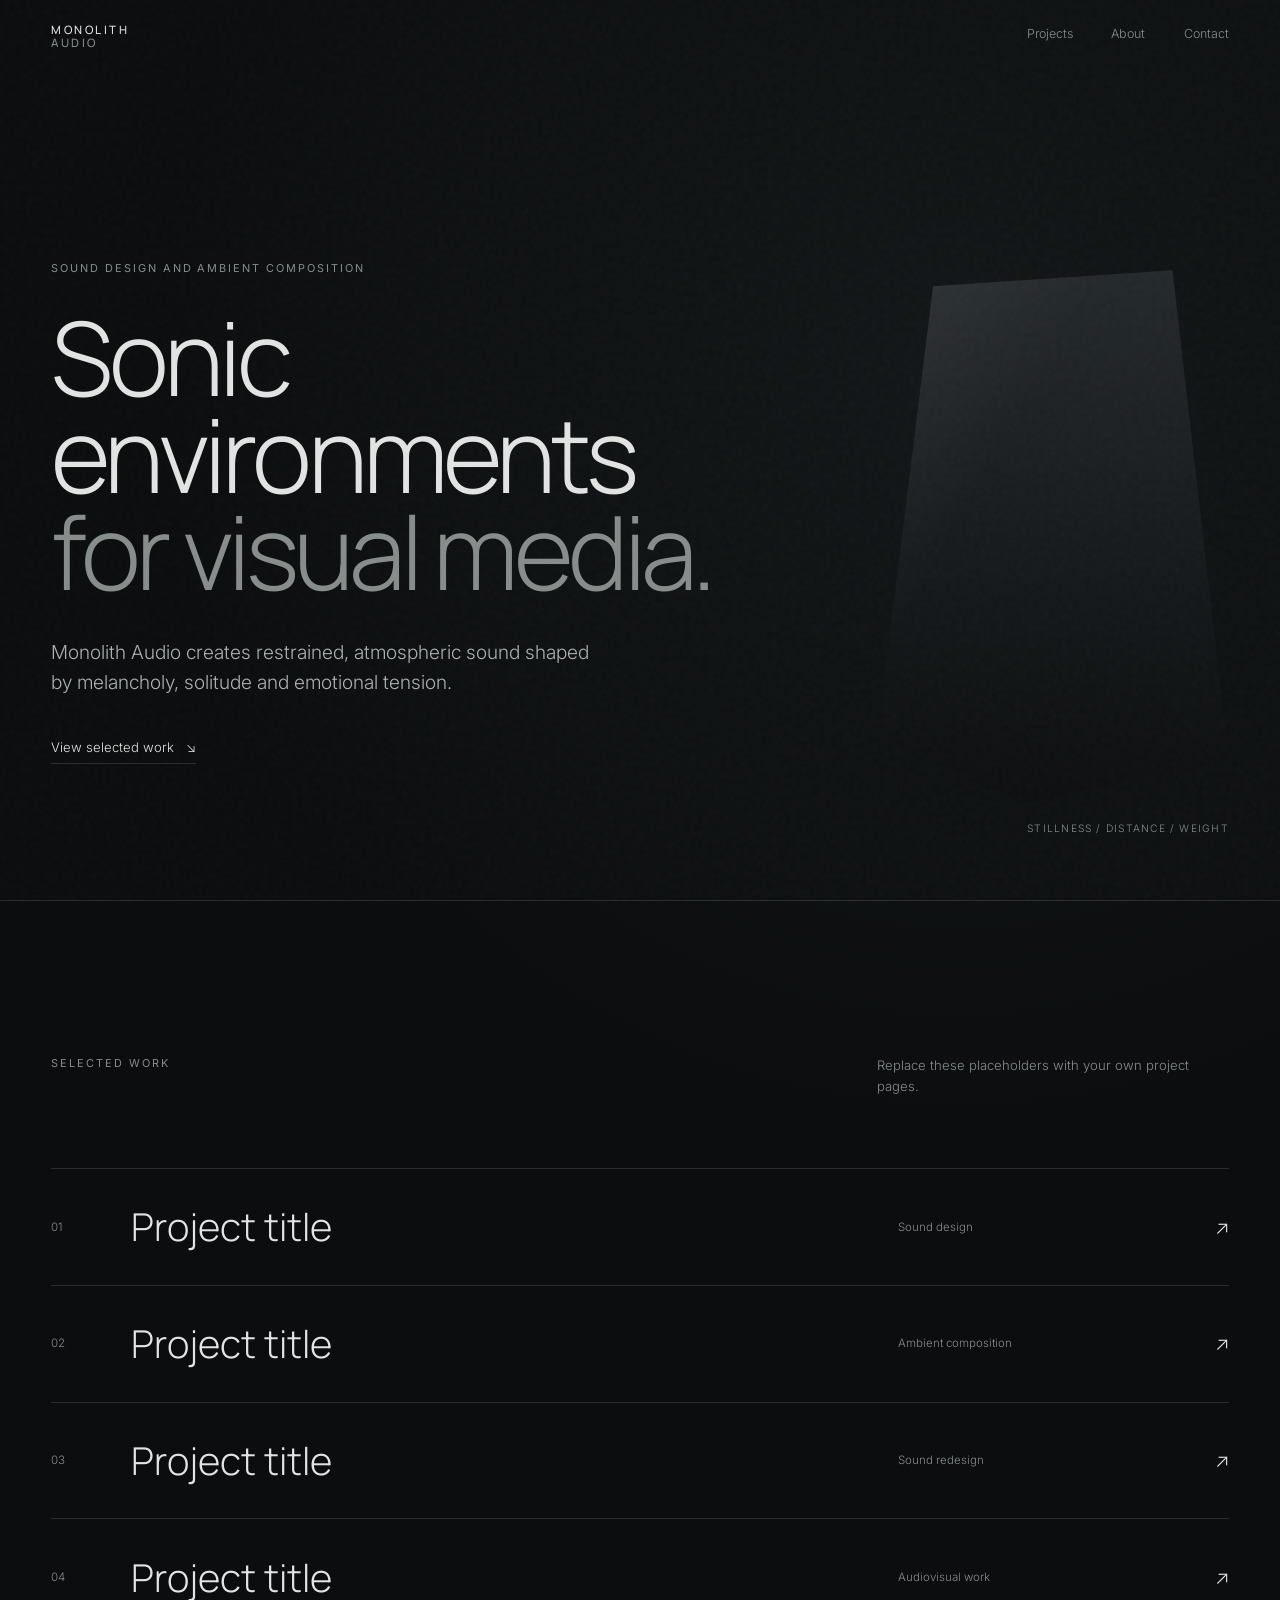
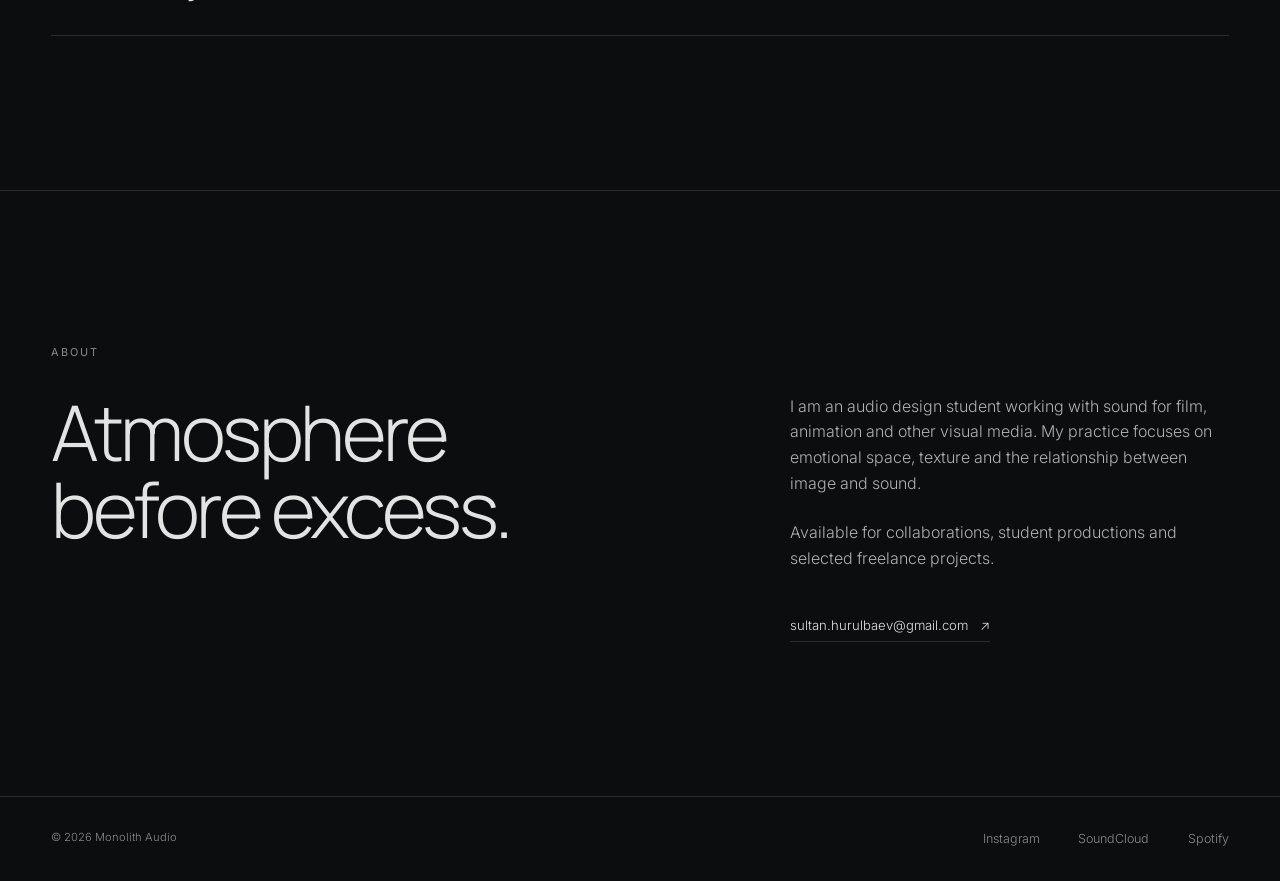
==== index.html @ 245cbd01 "Update index.html" ====
<!DOCTYPE html>
<html lang="en">
<head>
  <meta charset="UTF-8" />
  <meta name="viewport" content="width=device-width, initial-scale=1.0" />
  <meta
    name="description"
    content="Monolith Audio creates atmospheric sound and ambient compositions for visual media."
  />
  <title>Monolith Audio</title>
  <link rel="preconnect" href="https://fonts.googleapis.com" />
  <link rel="preconnect" href="https://fonts.gstatic.com" crossorigin />
  <link
    href="https://fonts.googleapis.com/css2?family=Inter:wght@300;400;500&family=Manrope:wght@300;400;500&display=swap"
    rel="stylesheet"
  />
  <link rel="stylesheet" href="styles.css" />
</head>

<body>
  <div class="grain" aria-hidden="true"></div>

  <header class="site-header">
    <a class="brand" href="#top" aria-label="Monolith Audio home">
      <span>MONOLITH</span>
      <span>AUDIO</span>
    </a>

    <nav aria-label="Main navigation">
      <a href="#projects">Projects</a>
      <a href="#about">About</a>
      <a href="mailto:sultan.hurulbaev@gmail.com">Contact</a>
    </nav>
  </header>

  <main id="top">
    <section class="hero">
      <div class="hero-copy">
        <p class="eyebrow">Sound design and ambient composition</p>

        <h1>
          Sonic environments
          <span>for visual media.</span>
        </h1>

        <p class="intro">
          Monolith Audio creates restrained, atmospheric sound shaped by
          melancholy, solitude and emotional tension.
        </p>

        <a class="text-link" href="#projects">
          View selected work
          <span aria-hidden="true">↘</span>
        </a>
      </div>

      <div class="monolith" aria-hidden="true">
        <div class="monolith-shape"></div>
        <p>Stillness / Distance / Weight</p>
      </div>
    </section>

    <section class="projects" id="projects">
      <div class="section-heading">
        <p class="eyebrow">Selected work</p>
        <p class="section-note">
          Replace these placeholders with your own project pages.
        </p>
      </div>

      <div class="project-list">
        <a class="project" href="Projects/1/alma.html">
          <span class="project-number">01</span>
          <span class="project-title">Project title</span>
          <span class="project-type">Sound design</span>
          <span class="project-arrow" aria-hidden="true">↗</span>
        </a>

        <a class="project" href="Projects/2/matrix.html">
          <span class="project-number">02</span>
          <span class="project-title">Project title</span>
          <span class="project-type">Ambient composition</span>
          <span class="project-arrow" aria-hidden="true">↗</span>
        </a>

        <a class="project" href="#">
          <span class="project-number">03</span>
          <span class="project-title">Project title</span>
          <span class="project-type">Sound redesign</span>
          <span class="project-arrow" aria-hidden="true">↗</span>
        </a>

        <a class="project" href="#">
          <span class="project-number">04</span>
          <span class="project-title">Project title</span>
          <span class="project-type">Audiovisual work</span>
          <span class="project-arrow" aria-hidden="true">↗</span>
        </a>
      </div>
    </section>

    <section class="about" id="about">
      <p class="eyebrow">About</p>

      <div class="about-grid">
        <h2>Atmosphere before excess.</h2>

        <div class="about-copy">
          <p>
            I am an audio design student working with sound for film, animation
            and other visual media. My practice focuses on emotional space,
            texture and the relationship between image and sound.
          </p>

          <p>
            Available for collaborations, student productions and selected
            freelance projects.
          </p>

          <a class="text-link" href="mailto:sultan.hurulbaev@gmail.com">
            sultan.hurulbaev@gmail.com
            <span aria-hidden="true">↗</span>
          </a>
        </div>
      </div>
    </section>
  </main>

  <footer>
    <p>© <span id="year"></span> Monolith Audio</p>

<div class="footer-links">
  <a href="#">Instagram</a>
  <a href="#">SoundCloud</a>
  <a
    href="https://open.spotify.com/artist/7laSPTR8VCv2kJiEms1xsM?si=4LFE4ro5RBCVGv5HPK4kHw"
    target="_blank"
    rel="noopener noreferrer"
  >
    Spotify
  </a>
</div>

  <script src="script.js"></script>
</body>
</html>
---- styles.css ----
:root {
  --background: #0b0d0e;
  --surface: #111416;
  --text: #e2e4e3;
  --muted: #878d8b;
  --line: rgba(226, 228, 227, 0.14);
  --accent: #a3afb5;
  --page-padding: clamp(1.25rem, 4vw, 4rem);
}

* {
  box-sizing: border-box;
  margin: 0;
  padding: 0;
}

html {
  scroll-behavior: smooth;
}

body {
  min-height: 100vh;
  background:
    radial-gradient(circle at 75% 15%, rgba(78, 91, 98, 0.12), transparent 35%),
    var(--background);
  color: var(--text);
  font-family: "Inter", sans-serif;
  font-weight: 300;
  line-height: 1.6;
}

a {
  color: inherit;
  text-decoration: none;
}

.grain {
  position: fixed;
  inset: 0;
  z-index: 999;
  pointer-events: none;
  opacity: 0.035;
  background-image: url("data:image/svg+xml,%3Csvg viewBox='0 0 180 180' xmlns='http://www.w3.org/2000/svg'%3E%3Cfilter id='noiseFilter'%3E%3CfeTurbulence type='fractalNoise' baseFrequency='.85' numOctaves='3' stitchTiles='stitch'/%3E%3C/filter%3E%3Crect width='100%25' height='100%25' filter='url(%23noiseFilter)' opacity='.8'/%3E%3C/svg%3E");
}

.site-header,
footer {
  width: 100%;
  padding: 1.5rem var(--page-padding);
  display: flex;
  justify-content: space-between;
  align-items: flex-start;
}

.site-header {
  position: absolute;
  top: 0;
  z-index: 10;
}

.brand {
  display: inline-flex;
  flex-direction: column;
  font-family: "Manrope", sans-serif;
  font-size: 0.72rem;
  font-weight: 500;
  line-height: 1.1;
  letter-spacing: 0.22em;
}

.brand span:last-child {
  color: var(--muted);
}

nav,
.footer-links {
  display: flex;
  gap: clamp(1rem, 3vw, 2.5rem);
}

nav a,
.footer-links a {
  color: var(--muted);
  font-size: 0.78rem;
  transition: color 180ms ease;
}

nav a:hover,
nav a:focus-visible,
.footer-links a:hover,
.footer-links a:focus-visible {
  color: var(--text);
}

main {
  overflow: hidden;
}

.hero {
  min-height: 100vh;
  padding: 9rem var(--page-padding) 4rem;
  display: grid;
  grid-template-columns: minmax(0, 1.35fr) minmax(18rem, 0.65fr);
  gap: 4rem;
  align-items: end;
}

.hero-copy {
  max-width: 56rem;
  padding-bottom: clamp(1rem, 8vh, 6rem);
}

.eyebrow {
  margin-bottom: 2rem;
  color: var(--muted);
  font-size: 0.68rem;
  font-weight: 400;
  letter-spacing: 0.18em;
  text-transform: uppercase;
}

h1,
h2 {
  font-family: "Manrope", sans-serif;
  font-weight: 300;
  letter-spacing: -0.045em;
}

h1 {
  max-width: 15ch;
  font-size: clamp(3.1rem, 8vw, 7.5rem);
  line-height: 0.95;
}

h1 span {
  display: block;
  color: var(--muted);
}

.intro {
  max-width: 34rem;
  margin: 2.25rem 0;
  color: #adb1b0;
  font-size: clamp(1rem, 1.5vw, 1.2rem);
}

.text-link {
  display: inline-flex;
  gap: 0.75rem;
  align-items: center;
  padding-bottom: 0.3rem;
  border-bottom: 1px solid var(--line);
  font-size: 0.82rem;
  transition: border-color 180ms ease, color 180ms ease;
}

.text-link:hover,
.text-link:focus-visible {
  color: var(--accent);
  border-color: var(--accent);
}

.monolith {
  display: flex;
  flex-direction: column;
  align-items: flex-end;
  gap: 1rem;
}

.monolith-shape {
  width: min(100%, 22rem);
  aspect-ratio: 0.66;
  background:
    linear-gradient(120deg, rgba(255, 255, 255, 0.06), transparent 35%),
    linear-gradient(180deg, #24292b 0%, #141719 65%, #0d0f10 100%);
  clip-path: polygon(16% 3%, 84% 0, 100% 92%, 42% 100%, 0 88%);
  box-shadow: 0 4rem 8rem rgba(0, 0, 0, 0.55);
}

.monolith p {
  color: var(--muted);
  font-size: 0.64rem;
  letter-spacing: 0.12em;
  text-transform: uppercase;
}

.projects,
.about {
  padding: clamp(6rem, 12vw, 11rem) var(--page-padding);
  border-top: 1px solid var(--line);
}

.section-heading {
  display: flex;
  justify-content: space-between;
  gap: 2rem;
}

.section-note {
  max-width: 22rem;
  color: var(--muted);
  font-size: 0.82rem;
}

.project-list {
  margin-top: 4rem;
  border-top: 1px solid var(--line);
}

.project {
  display: grid;
  grid-template-columns: 4rem minmax(0, 1fr) minmax(10rem, 0.4fr) auto;
  gap: 1rem;
  align-items: center;
  padding: 1.7rem 0;
  border-bottom: 1px solid var(--line);
  transition: padding 180ms ease, color 180ms ease;
}

.project:hover,
.project:focus-visible {
  padding-left: 0.75rem;
  color: var(--accent);
}

.project-number,
.project-type {
  color: var(--muted);
  font-size: 0.72rem;
}

.project-title {
  font-family: "Manrope", sans-serif;
  font-size: clamp(1.35rem, 3vw, 2.5rem);
  font-weight: 300;
}

.project-arrow {
  font-size: 1.2rem;
}

.about-grid {
  display: grid;
  grid-template-columns: minmax(0, 1fr) minmax(18rem, 0.65fr);
  gap: 4rem;
}

.about h2 {
  max-width: 10ch;
  font-size: clamp(2.8rem, 6vw, 5.5rem);
  line-height: 1;
}

.about-copy {
  max-width: 34rem;
}

.about-copy p {
  margin-bottom: 1.5rem;
  color: #aeb3b1;
}

.about-copy .text-link {
  margin-top: 1.25rem;
}

footer {
  padding-top: 2rem;
  padding-bottom: 2rem;
  border-top: 1px solid var(--line);
  color: var(--muted);
  font-size: 0.7rem;
}

:focus-visible {
  outline: 1px solid var(--accent);
  outline-offset: 5px;
}

@media (max-width: 800px) {
  .site-header {
    position: relative;
  }

  .hero {
    min-height: auto;
    padding-top: 5rem;
    grid-template-columns: 1fr;
  }

  .hero-copy {
    padding-bottom: 1rem;
  }

  .monolith {
    align-items: flex-start;
    margin-left: auto;
    width: min(80%, 22rem);
  }

  .section-heading,
  .about-grid {
    grid-template-columns: 1fr;
    display: grid;
  }

  .project {
    grid-template-columns: 2.5rem 1fr auto;
  }

  .project-type {
    display: none;
  }

  footer {
    gap: 2rem;
  }
}

@media (max-width: 520px) {
  nav {
    gap: 0.8rem;
  }

  .hero {
    padding-top: 4rem;
  }

  .project {
    padding: 1.3rem 0;
  }

  footer {
    flex-direction: column;
  }
}

@media (prefers-reduced-motion: reduce) {
  html {
    scroll-behavior: auto;
  }

  *,
  *::before,
  *::after {
    transition-duration: 0.01ms !important;
  }
}
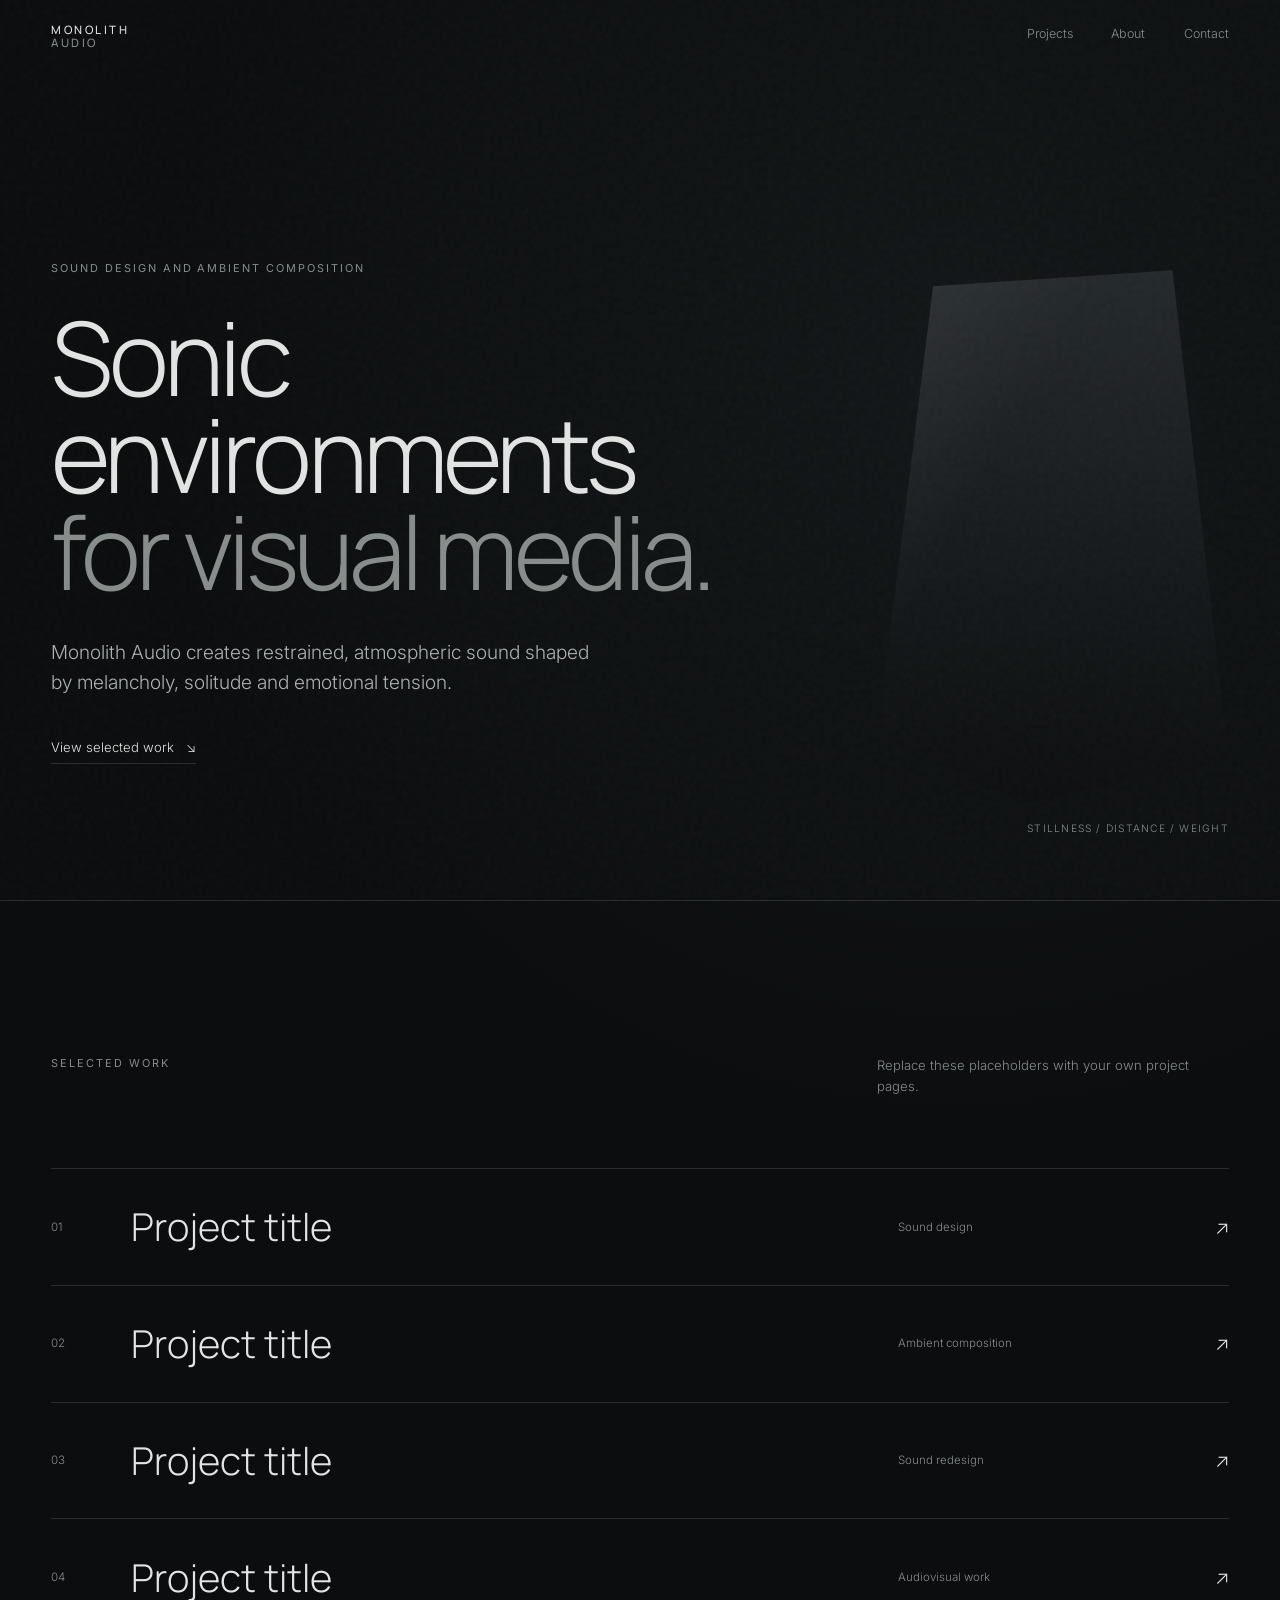
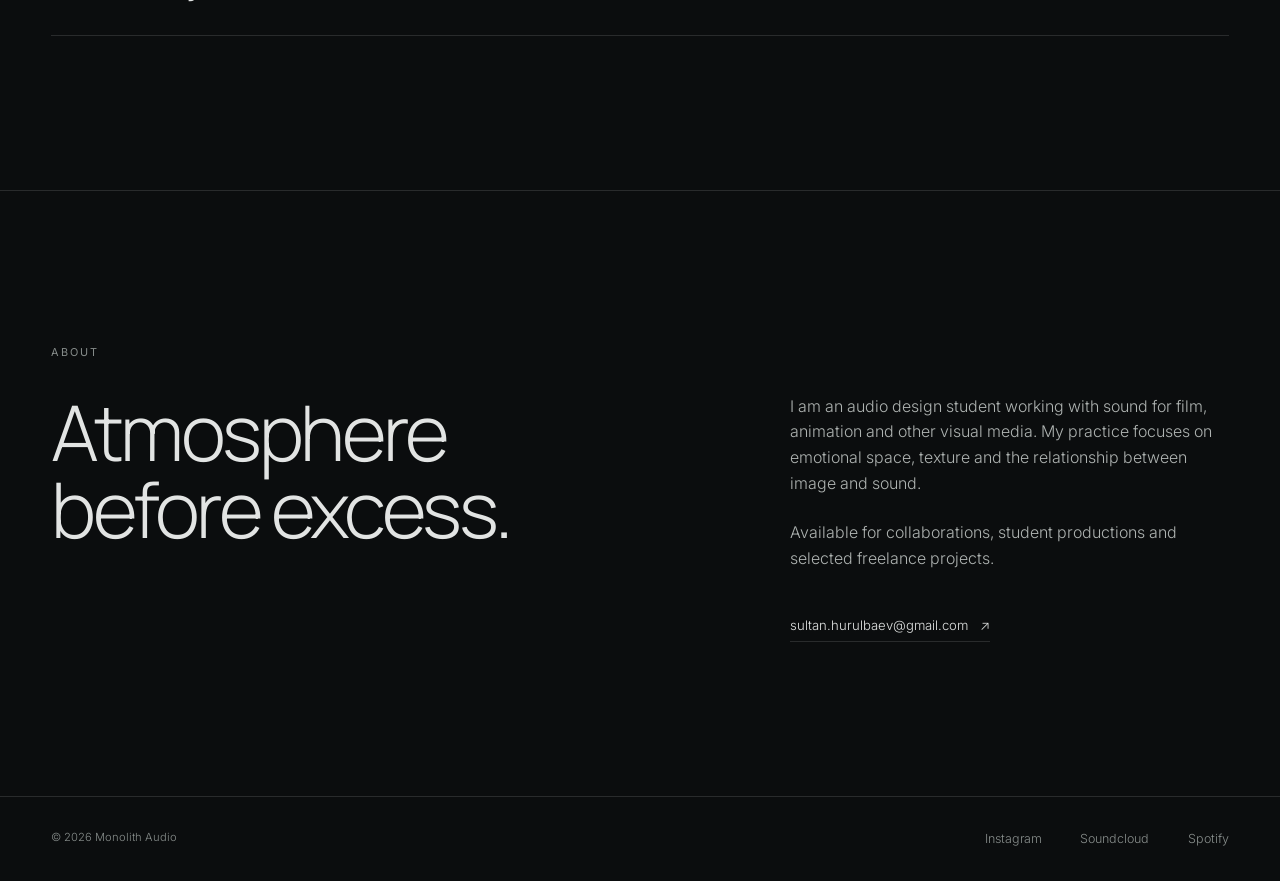
==== commit eeab736c: "Update index.html" ====
--- a/index.html
+++ b/index.html
@@ -131,7 +131,13 @@
 
 <div class="footer-links">
   <a href="#">Instagram</a>
-  <a href="#">SoundCloud</a>
+  <a
+    href="https://on.soundcloud.com/PCP3r356ndiI8590bz"
+    target="_blank"
+    rel="noopener noreferrer"
+  >
+    Soundcloud
+  </a>
   <a
     href="https://open.spotify.com/artist/7laSPTR8VCv2kJiEms1xsM?si=4LFE4ro5RBCVGv5HPK4kHw"
     target="_blank"
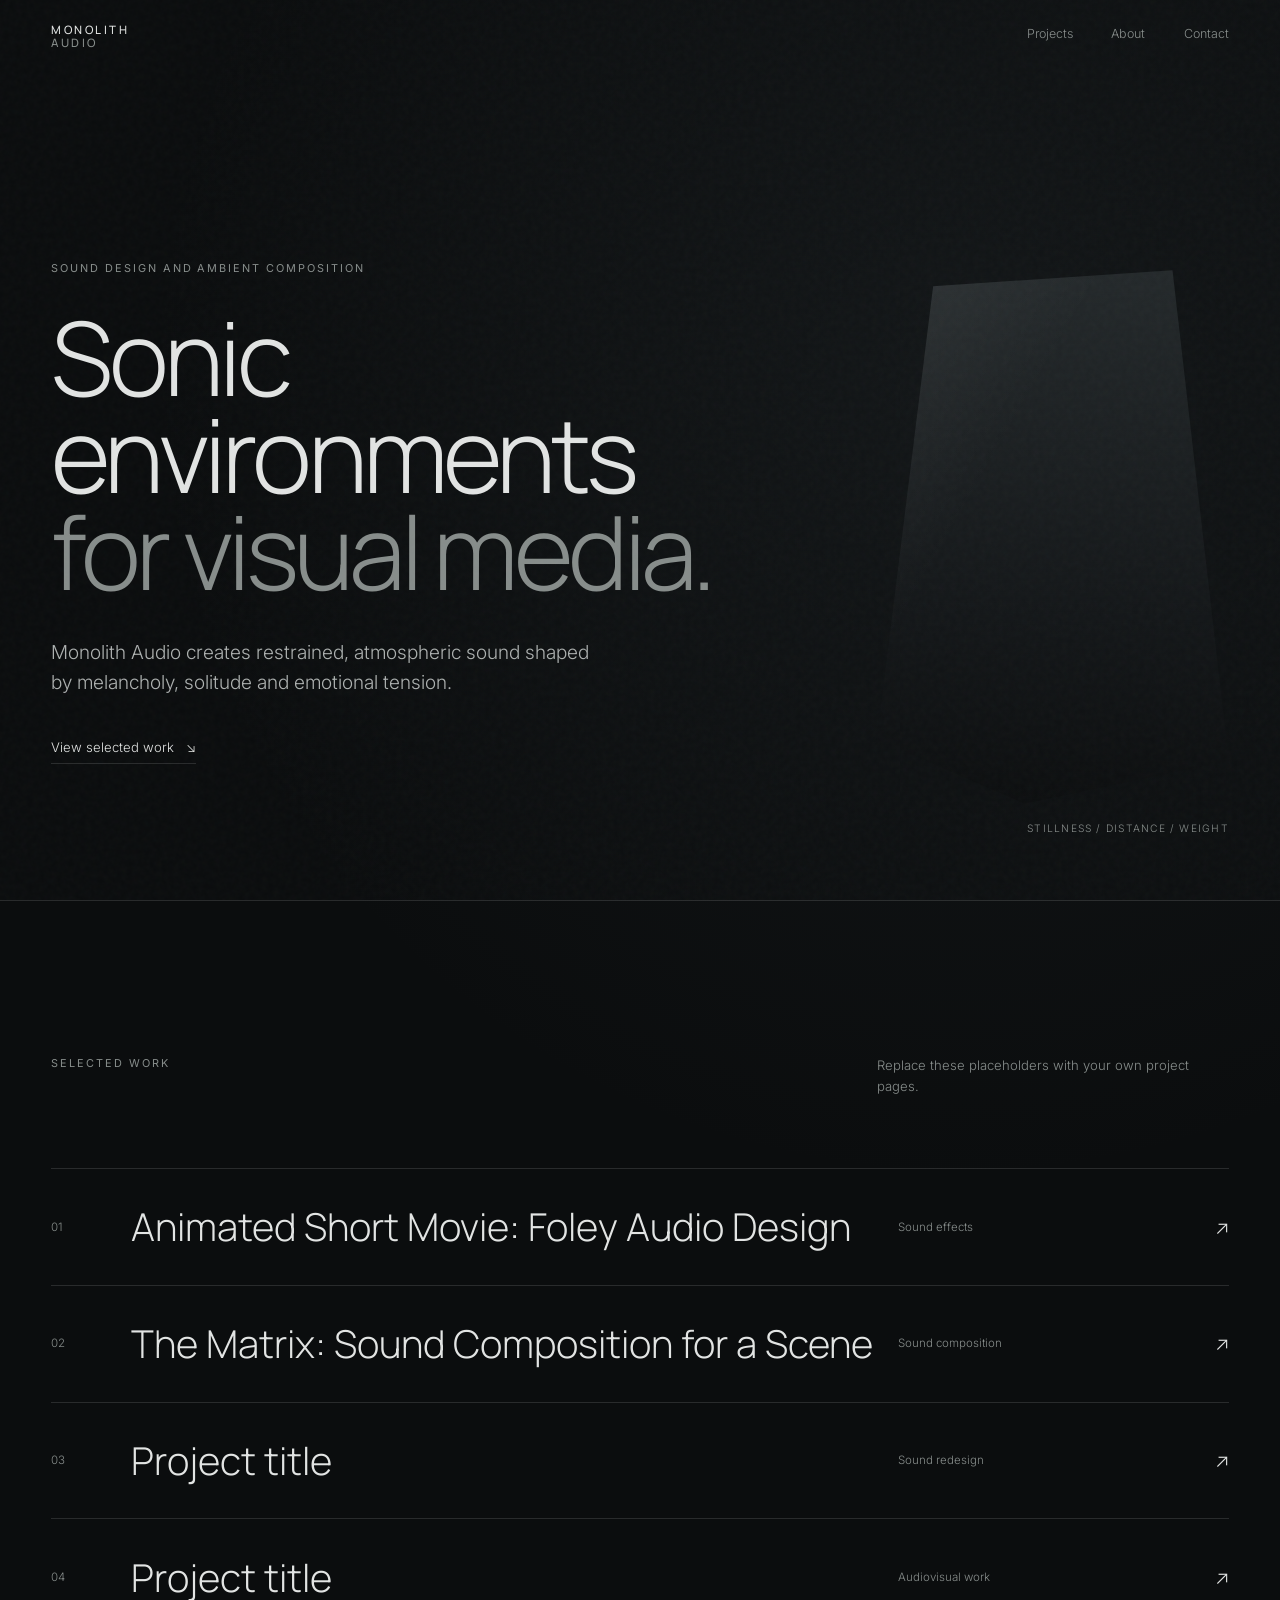
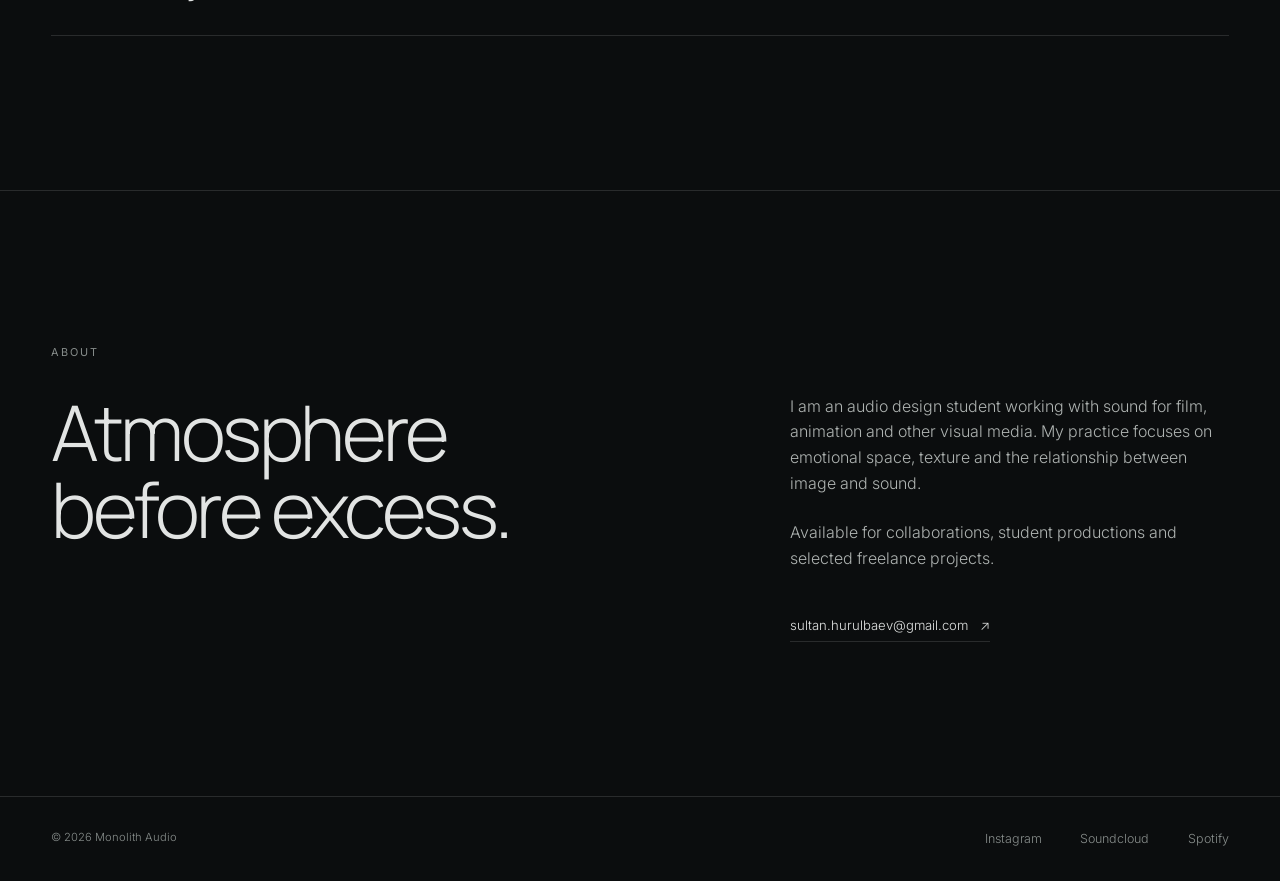
==== commit b5f0c9e3: "Update index.html" ====
--- a/index.html
+++ b/index.html
@@ -71,15 +71,15 @@
       <div class="project-list">
         <a class="project" href="Projects/1/alma.html">
           <span class="project-number">01</span>
-          <span class="project-title">Project title</span>
-          <span class="project-type">Sound design</span>
+          <span class="project-title">Animated Short Movie: Foley Audio Design</span>
+          <span class="project-type">Sound effects</span>
           <span class="project-arrow" aria-hidden="true">↗</span>
         </a>
 
         <a class="project" href="Projects/2/matrix.html">
           <span class="project-number">02</span>
-          <span class="project-title">Project title</span>
-          <span class="project-type">Ambient composition</span>
+          <span class="project-title">The Matrix: Sound Composition for a Scene</span>
+          <span class="project-type">Sound composition</span>
           <span class="project-arrow" aria-hidden="true">↗</span>
         </a>
 
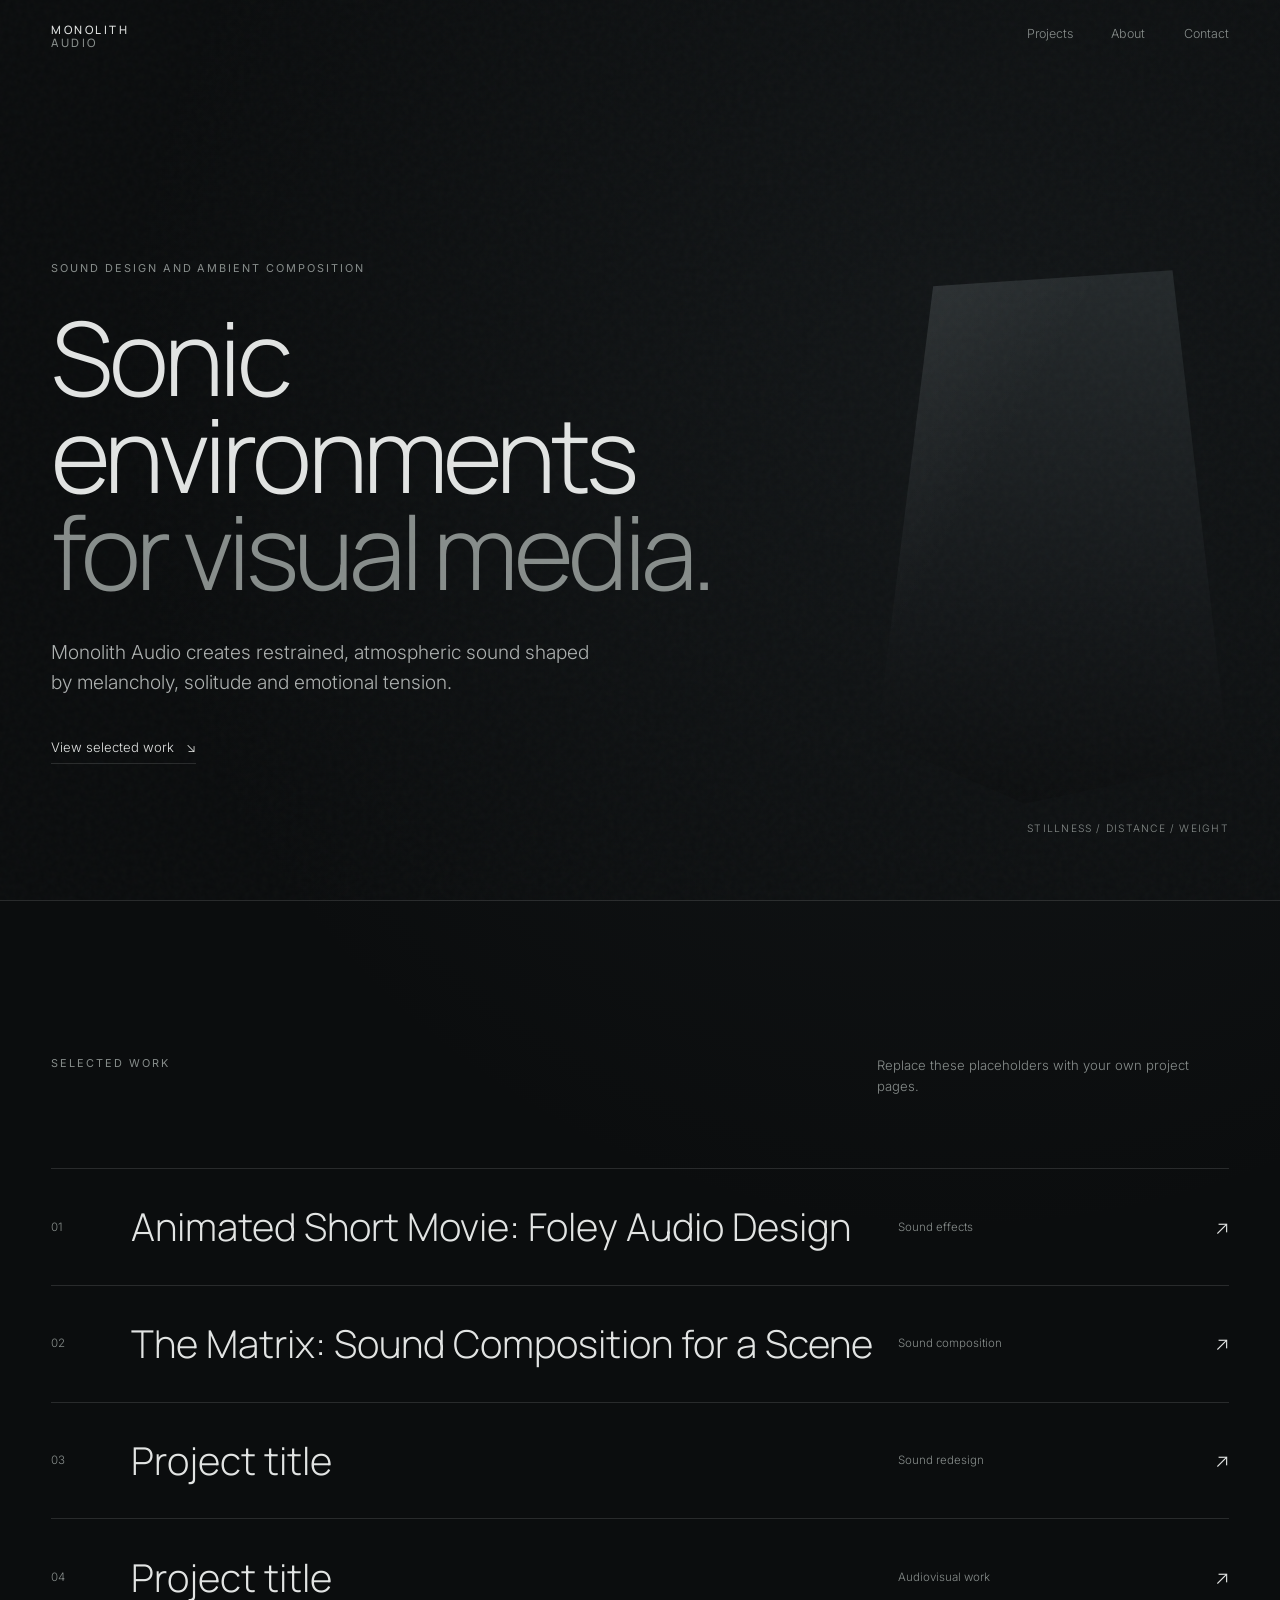
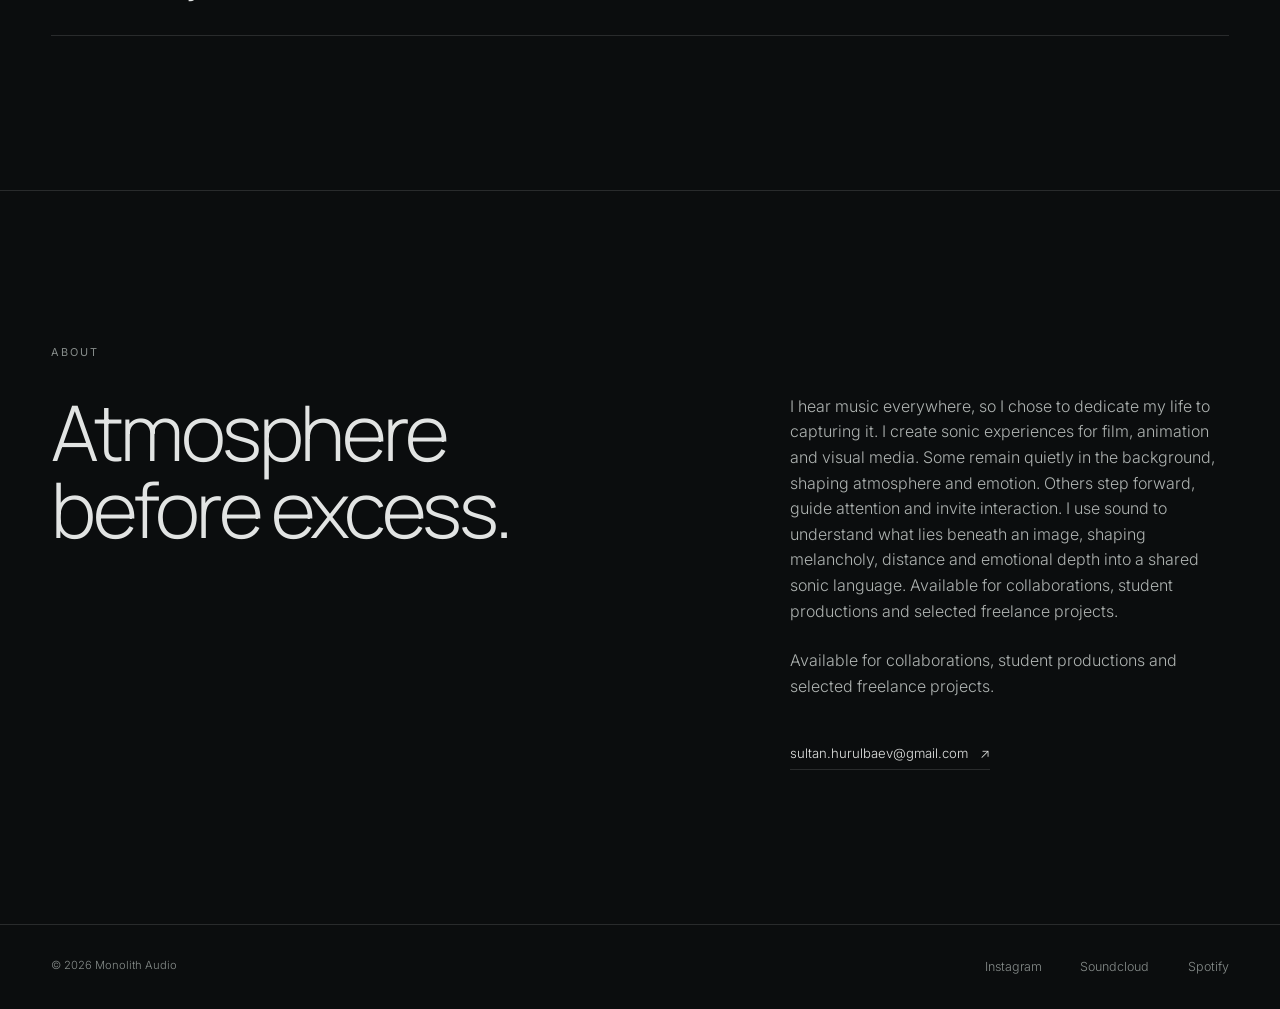
==== commit 4c03b997: "Update index.html" ====
--- a/index.html
+++ b/index.html
@@ -107,9 +107,13 @@
 
         <div class="about-copy">
           <p>
-            I am an audio design student working with sound for film, animation
-            and other visual media. My practice focuses on emotional space,
-            texture and the relationship between image and sound.
+           I hear music everywhere, so I chose to dedicate my life to capturing it.
+
+I create sonic experiences for film, animation and visual media. Some remain quietly in the background, shaping atmosphere and emotion. Others step forward, guide attention and invite interaction.
+
+I use sound to understand what lies beneath an image, shaping melancholy, distance and emotional depth into a shared sonic language.
+
+Available for collaborations, student productions and selected freelance projects.
           </p>
 
           <p>
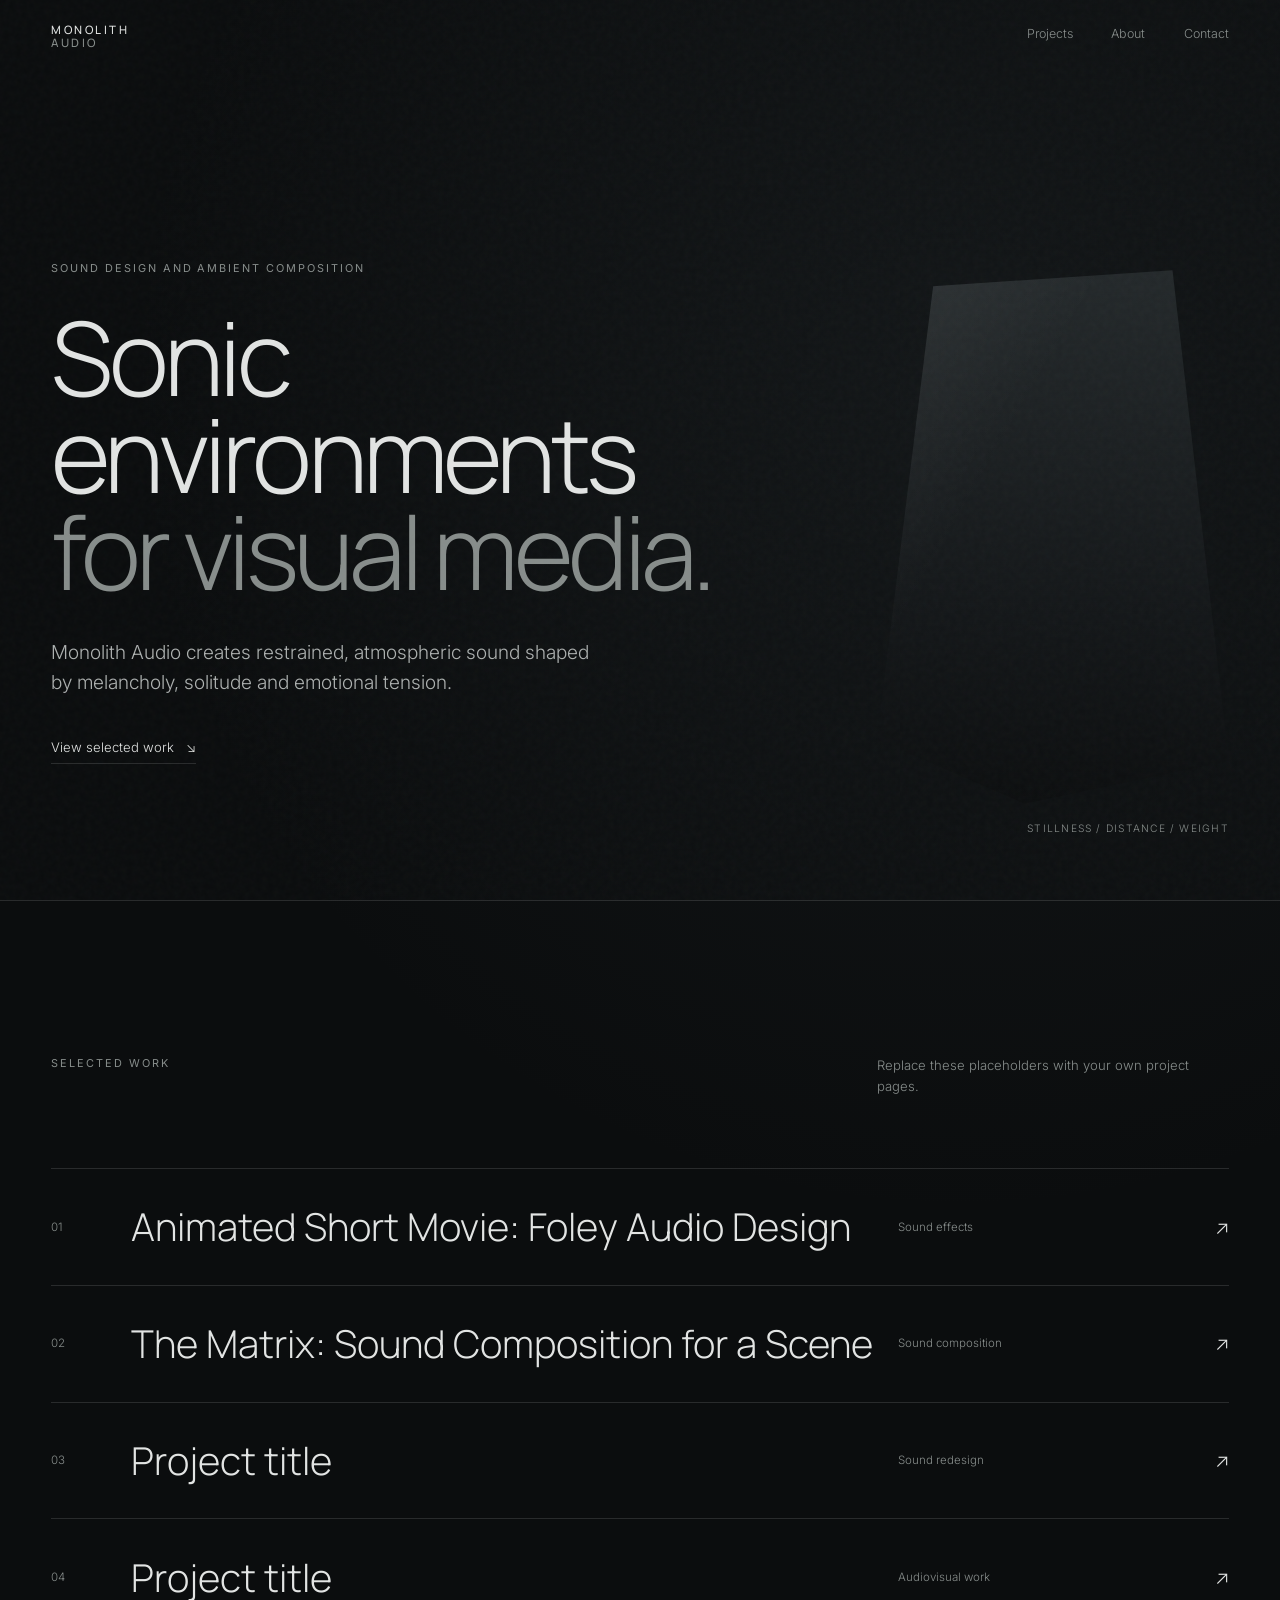
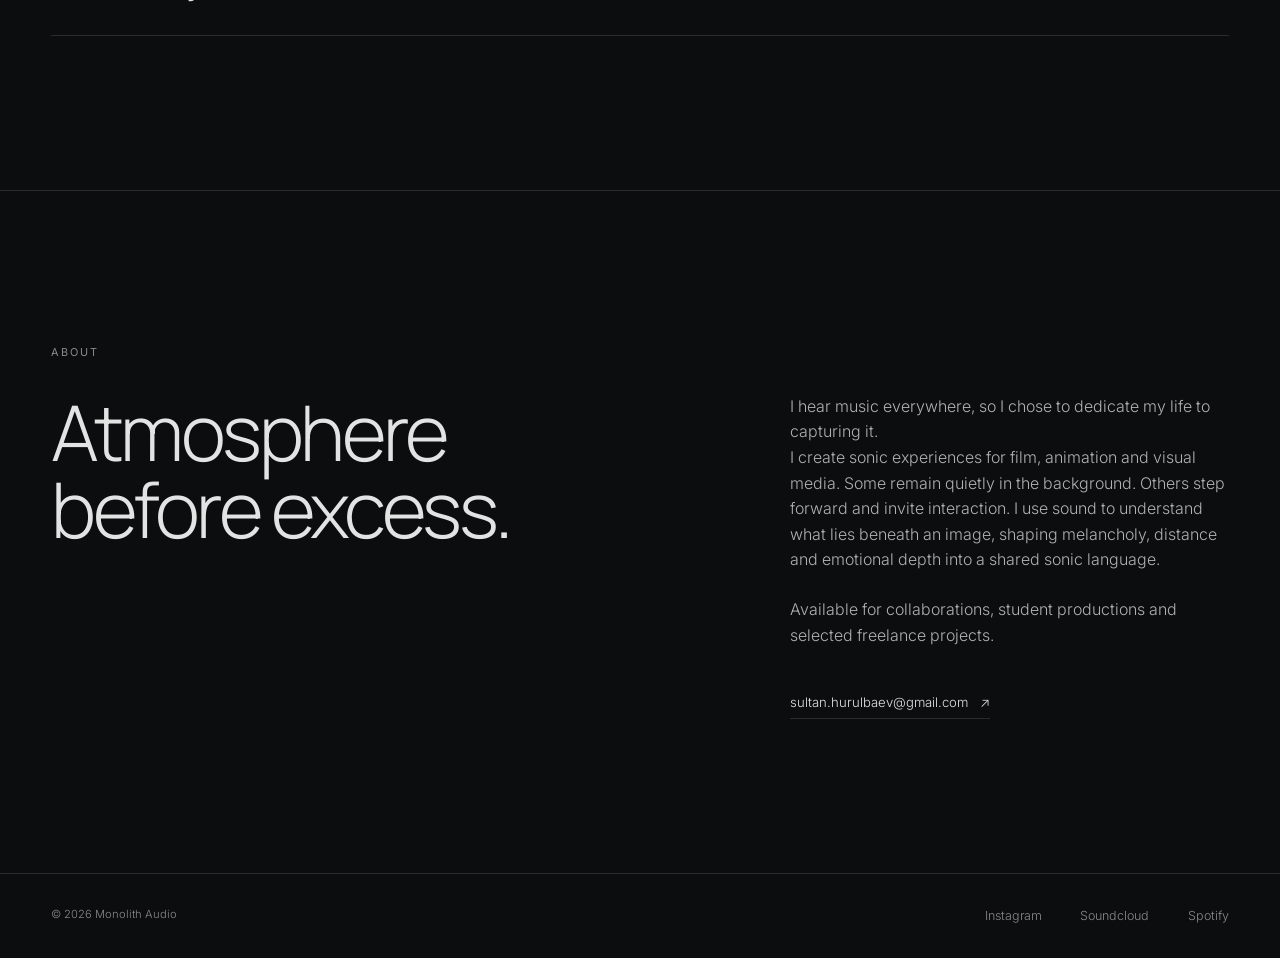
==== commit c2adbf9e: "Update index.html" ====
--- a/index.html
+++ b/index.html
@@ -108,12 +108,9 @@
         <div class="about-copy">
           <p>
            I hear music everywhere, so I chose to dedicate my life to capturing it.
-
-I create sonic experiences for film, animation and visual media. Some remain quietly in the background, shaping atmosphere and emotion. Others step forward, guide attention and invite interaction.
-
+<br>
+I create sonic experiences for film, animation and visual media. Some remain quietly in the background. Others step forward and invite interaction.
 I use sound to understand what lies beneath an image, shaping melancholy, distance and emotional depth into a shared sonic language.
-
-Available for collaborations, student productions and selected freelance projects.
           </p>
 
           <p>
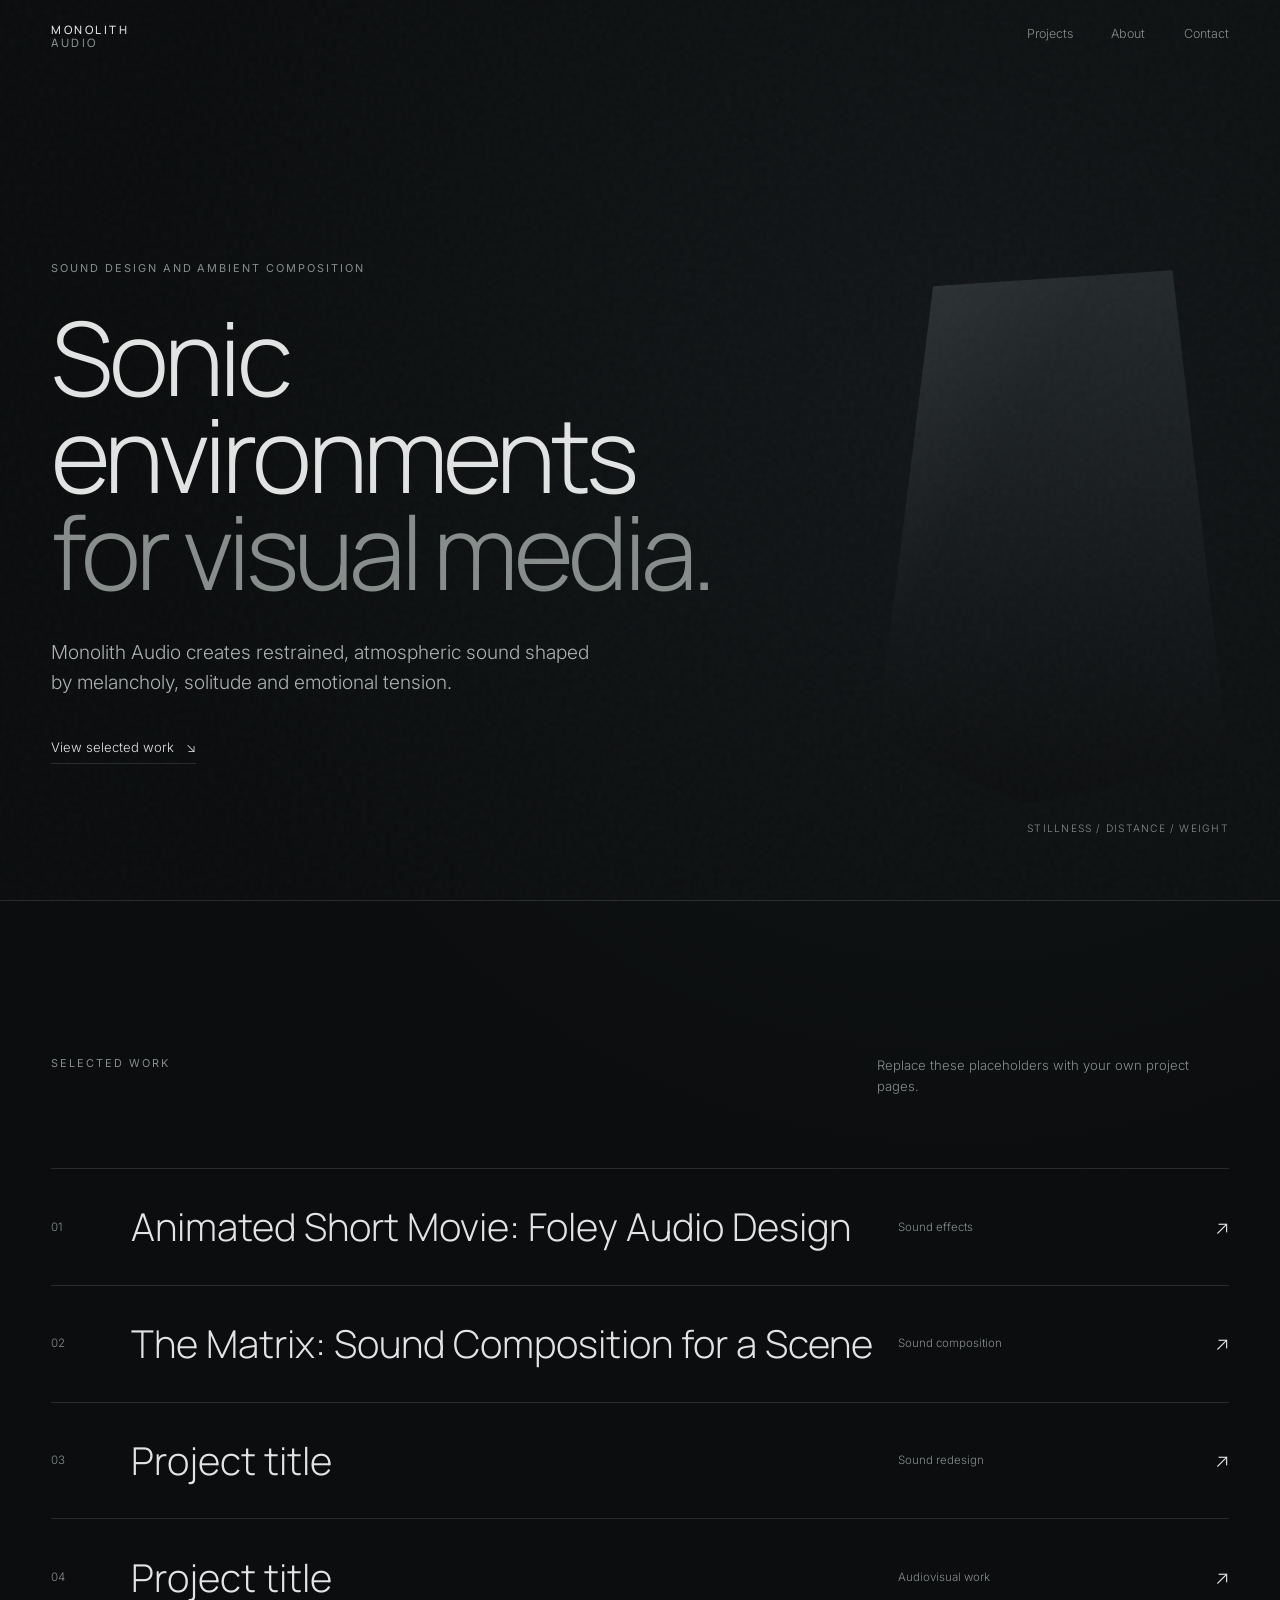
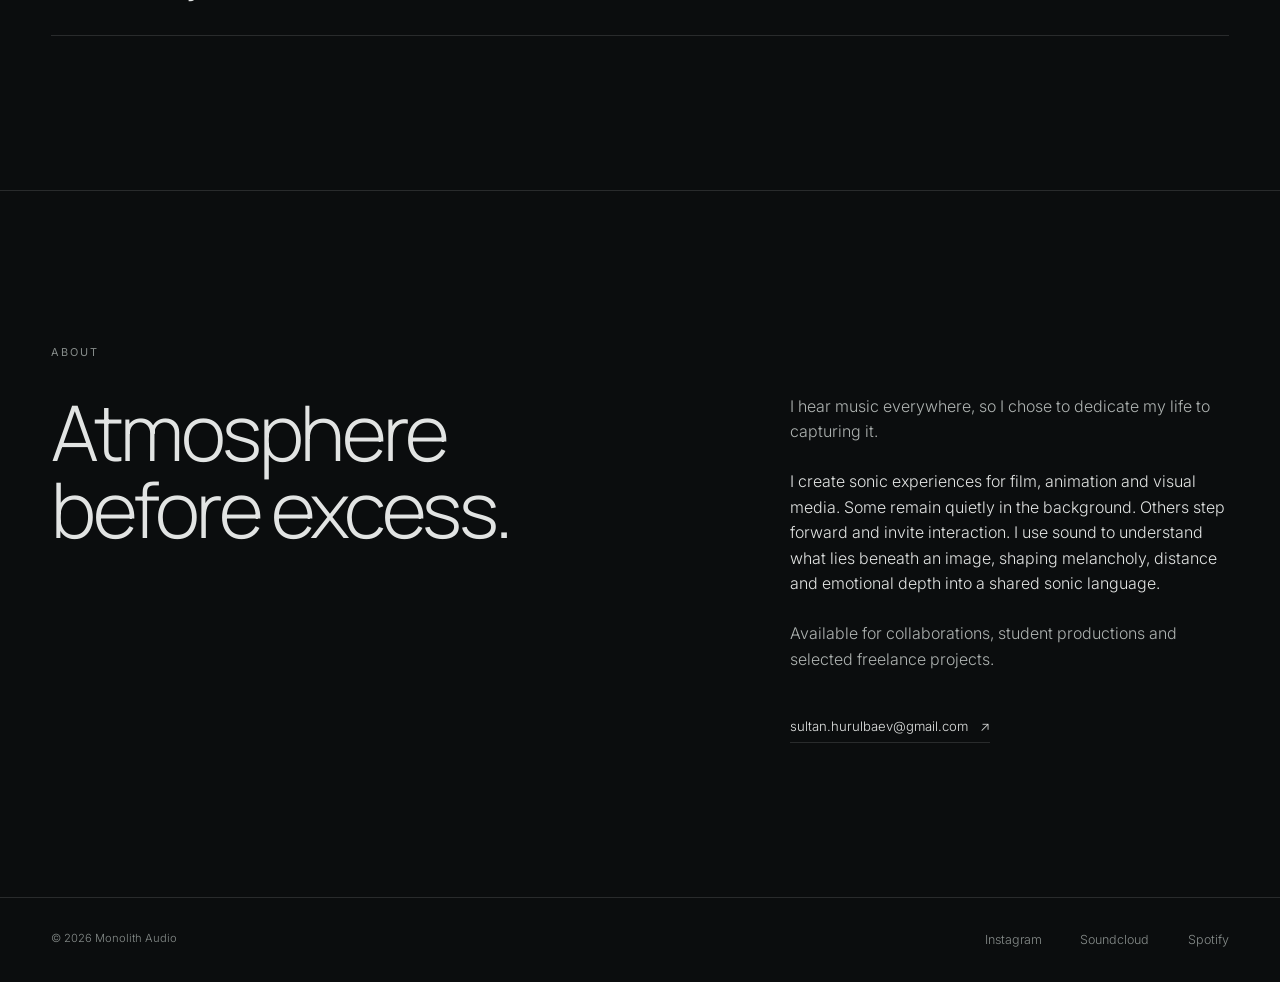
==== commit 2a4f8f5b: "Update index.html" ====
--- a/index.html
+++ b/index.html
@@ -108,7 +108,8 @@
         <div class="about-copy">
           <p>
            I hear music everywhere, so I chose to dedicate my life to capturing it.
-<br>
+          <p>
+          </p>
 I create sonic experiences for film, animation and visual media. Some remain quietly in the background. Others step forward and invite interaction.
 I use sound to understand what lies beneath an image, shaping melancholy, distance and emotional depth into a shared sonic language.
           </p>
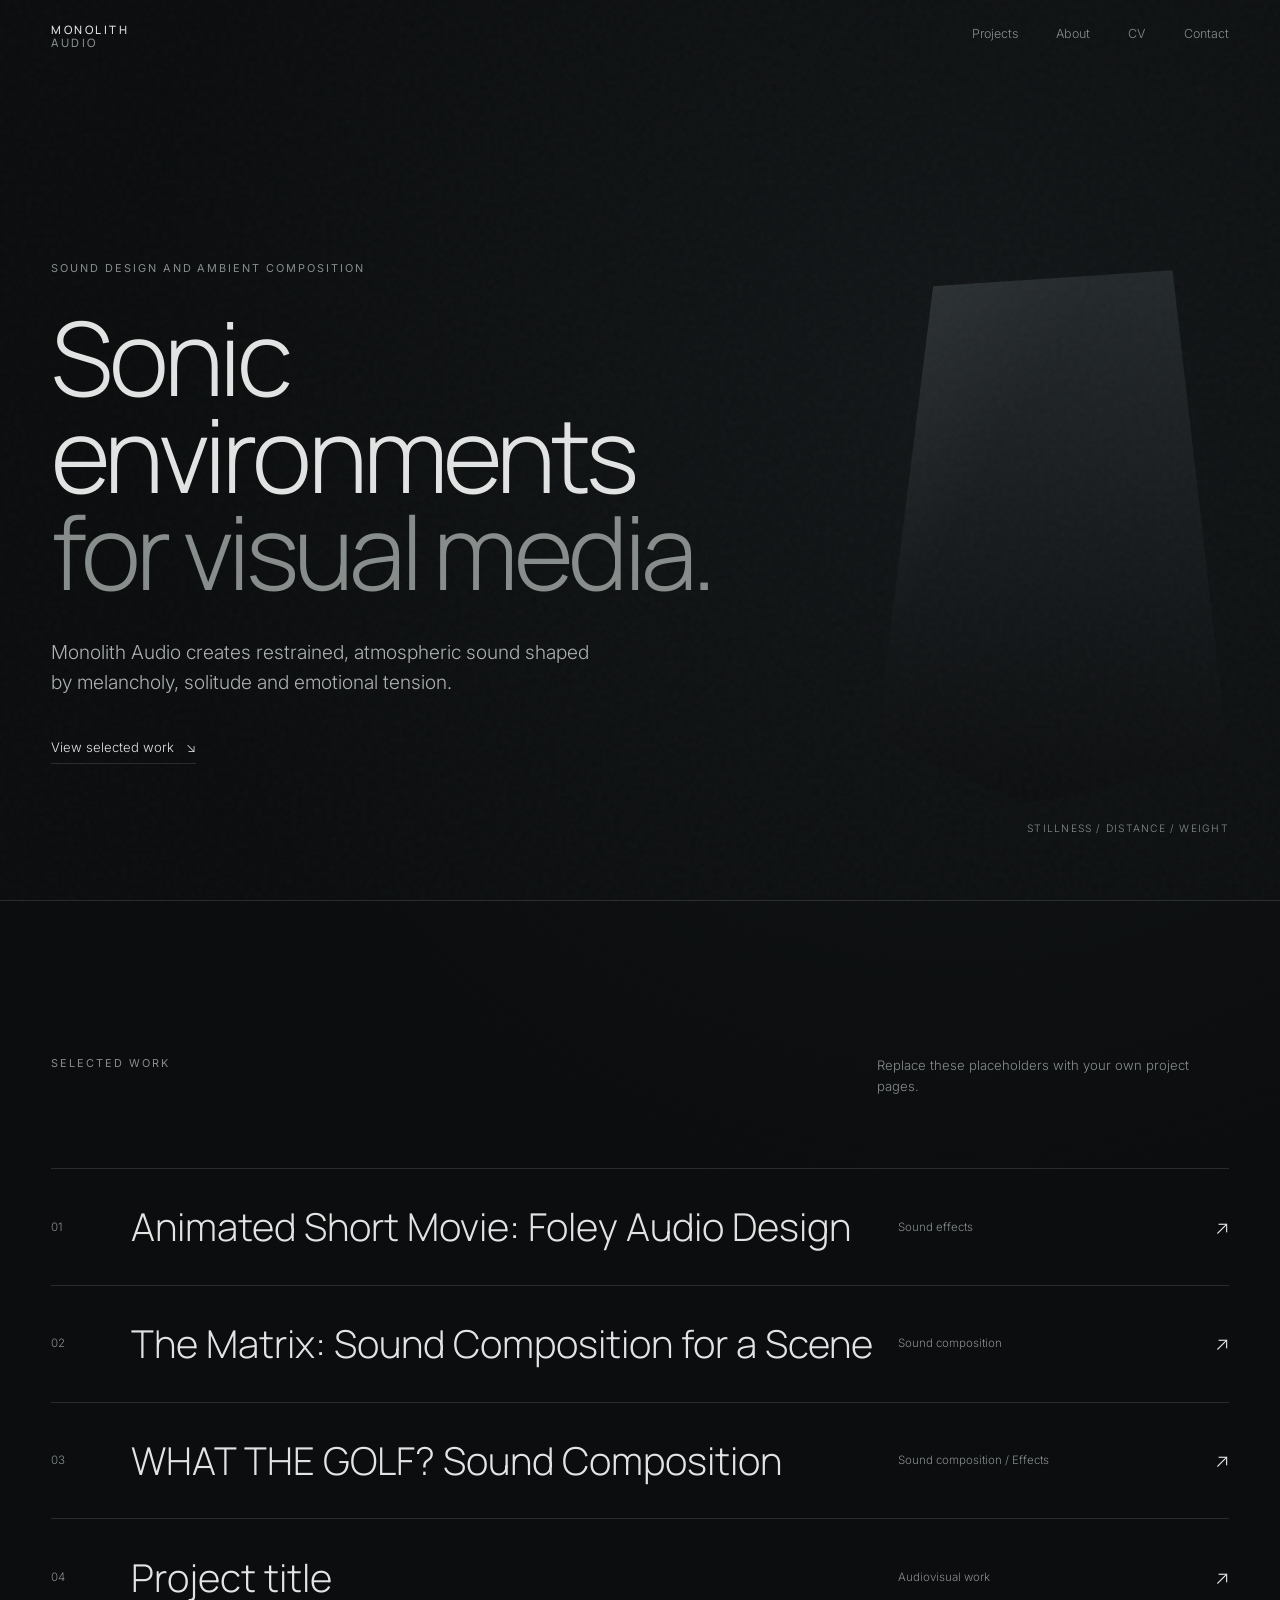
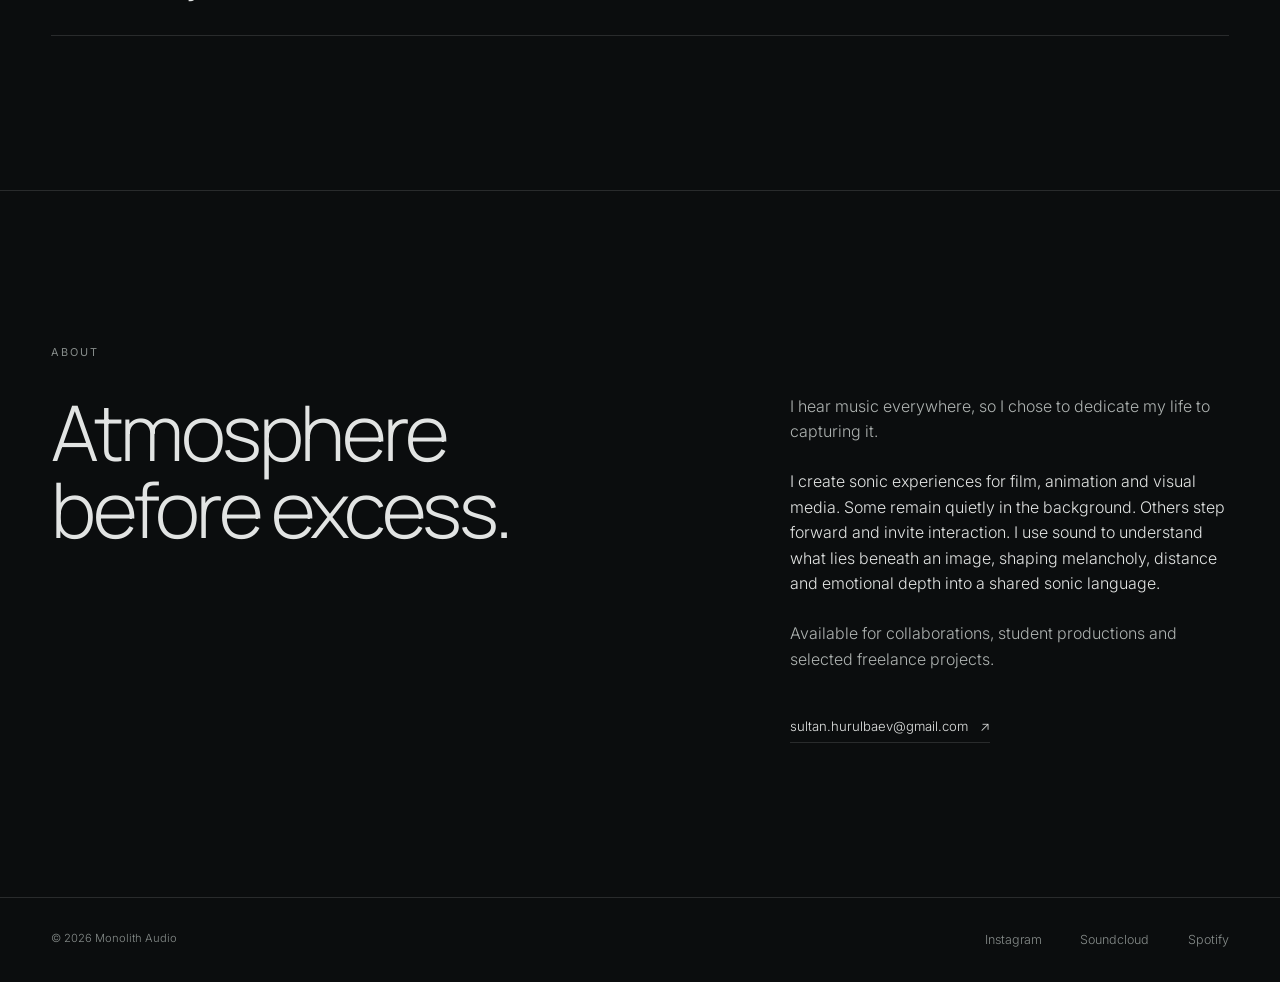
==== commit 0b730443: "Add files via upload" ====
--- a/index.html
+++ b/index.html
@@ -29,6 +29,7 @@
     <nav aria-label="Main navigation">
       <a href="#projects">Projects</a>
       <a href="#about">About</a>
+      <a href="CV_ny.pdf" target="_blank" rel="noopener noreferrer">CV</a>
       <a href="mailto:sultan.hurulbaev@gmail.com">Contact</a>
     </nav>
   </header>
@@ -83,10 +84,10 @@
           <span class="project-arrow" aria-hidden="true">↗</span>
         </a>
 
-        <a class="project" href="#">
+        <a class="project" href="Projects/3/whatthegolf.html">
           <span class="project-number">03</span>
-          <span class="project-title">Project title</span>
-          <span class="project-type">Sound redesign</span>
+          <span class="project-title">WHAT THE GOLF? Sound Composition</span>
+          <span class="project-type">Sound composition / Effects</span>
           <span class="project-arrow" aria-hidden="true">↗</span>
         </a>
 
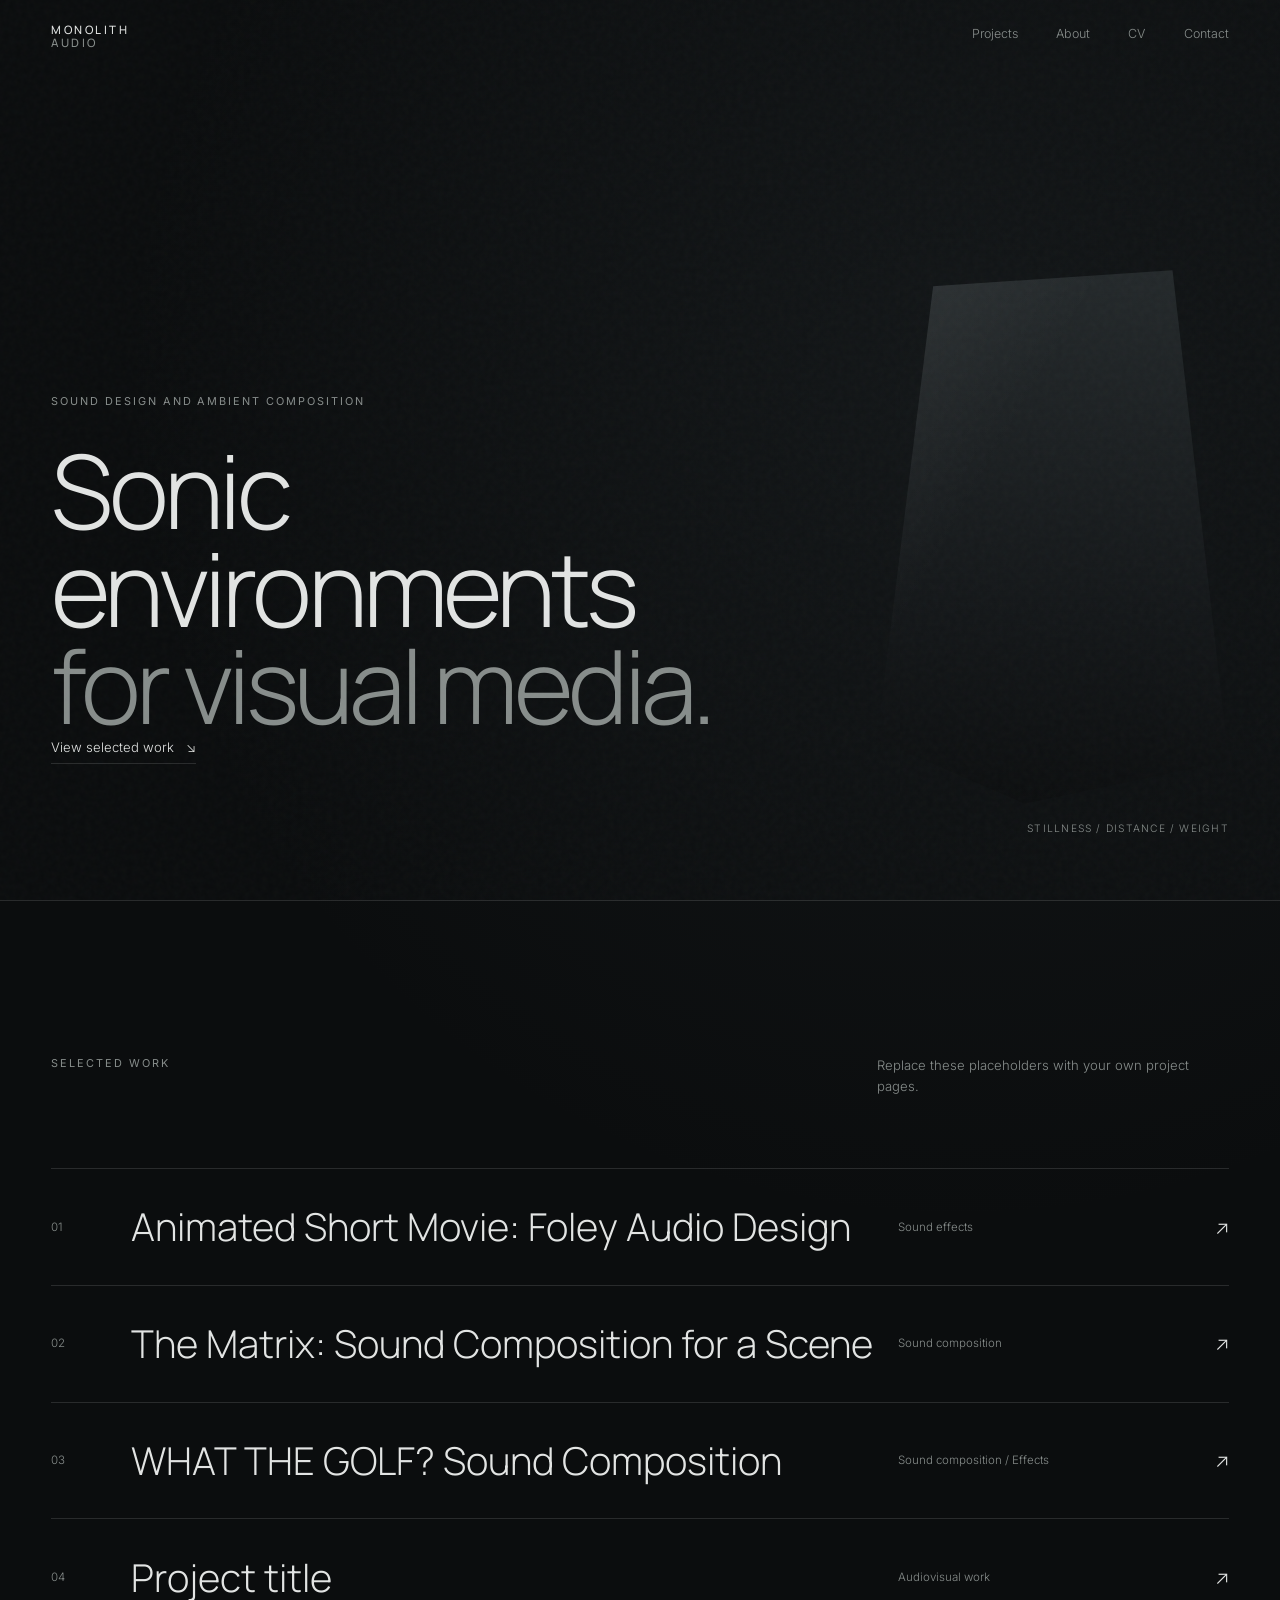
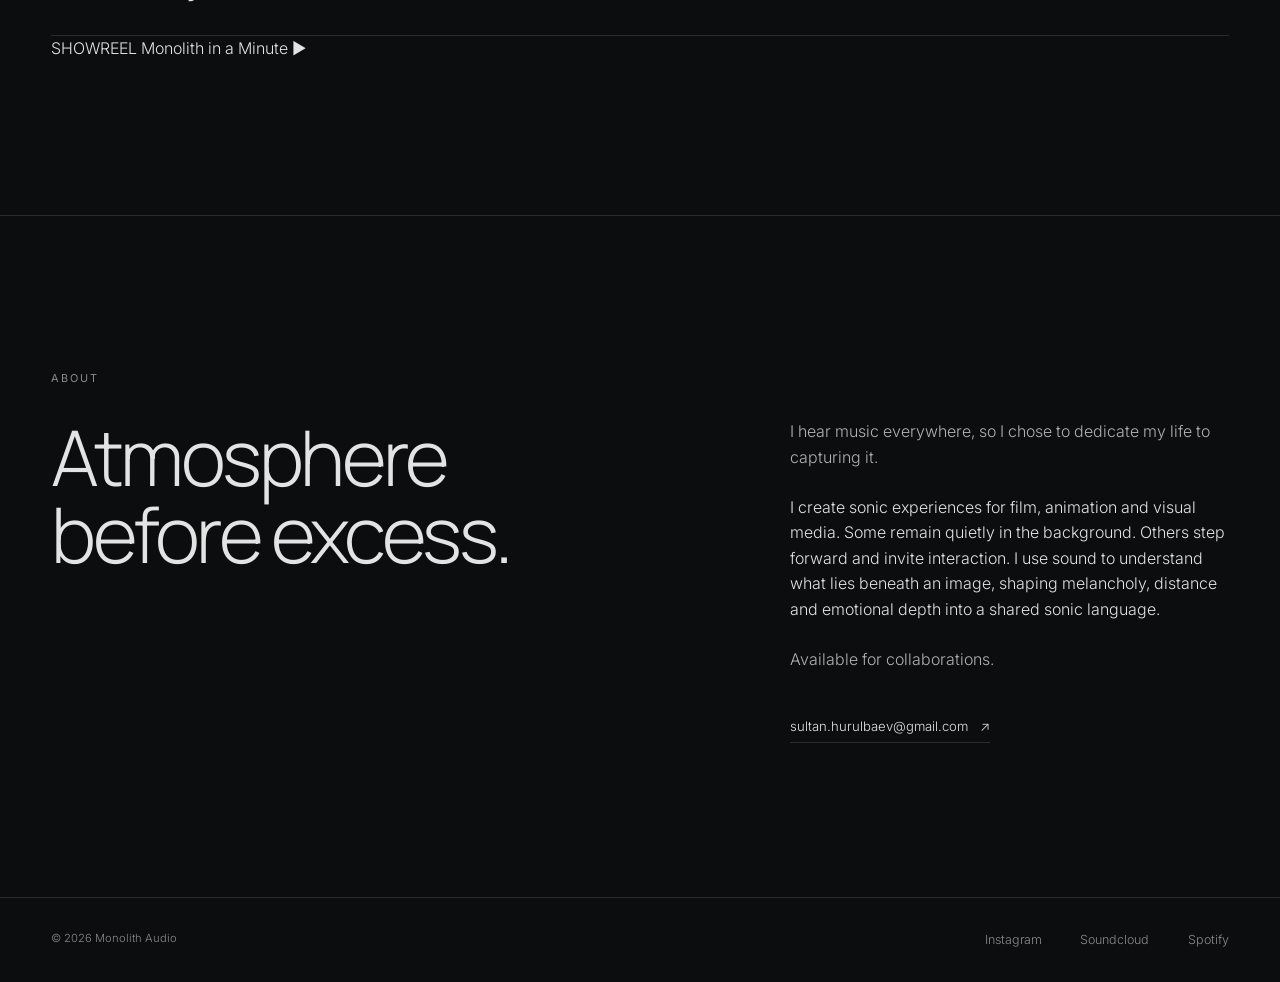
==== commit 73296218: "Update index.html" ====
--- a/index.html
+++ b/index.html
@@ -44,15 +44,13 @@
           <span>for visual media.</span>
         </h1>
 
-        <p class="intro">
-          Monolith Audio creates restrained, atmospheric sound shaped by
-          melancholy, solitude and emotional tension.
-        </p>
 
-        <a class="text-link" href="#projects">
-          View selected work
-          <span aria-hidden="true">↘</span>
-        </a>
+      <a class="text-link anomaly-link" href="#projects">
+  View selected work
+  <span aria-hidden="true">↘︎</span>
+</a>
+
+</a>
       </div>
 
       <div class="monolith" aria-hidden="true">
@@ -70,21 +68,21 @@
       </div>
 
       <div class="project-list">
-        <a class="project" href="Projects/1/alma.html">
+        <a class="project" href="Projects/alma.html">
           <span class="project-number">01</span>
           <span class="project-title">Animated Short Movie: Foley Audio Design</span>
           <span class="project-type">Sound effects</span>
           <span class="project-arrow" aria-hidden="true">↗</span>
         </a>
 
-        <a class="project" href="Projects/2/matrix.html">
+        <a class="project" href="Projects/matrix.html">
           <span class="project-number">02</span>
           <span class="project-title">The Matrix: Sound Composition for a Scene</span>
           <span class="project-type">Sound composition</span>
           <span class="project-arrow" aria-hidden="true">↗</span>
         </a>
 
-        <a class="project" href="Projects/3/whatthegolf.html">
+        <a class="project" href="Projects/whatthegolf.html">
           <span class="project-number">03</span>
           <span class="project-title">WHAT THE GOLF? Sound Composition</span>
           <span class="project-type">Sound composition / Effects</span>
@@ -98,6 +96,17 @@
           <span class="project-arrow" aria-hidden="true">↗</span>
         </a>
       </div>
+    
+<a class="showreel-card" href="YOUR_SHOWREEL_LINK">
+  <span class="showreel-label">SHOWREEL</span>
+
+  <span class="showreel-title">
+    Monolith in a Minute
+  </span>
+
+  <span class="showreel-arrow" aria-hidden="true">▶︎</span>
+</a>
+
     </section>
 
     <section class="about" id="about">
@@ -116,8 +125,7 @@
           </p>
 
           <p>
-            Available for collaborations, student productions and selected
-            freelance projects.
+            Available for collaborations.
           </p>
 
           <a class="text-link" href="mailto:sultan.hurulbaev@gmail.com">
